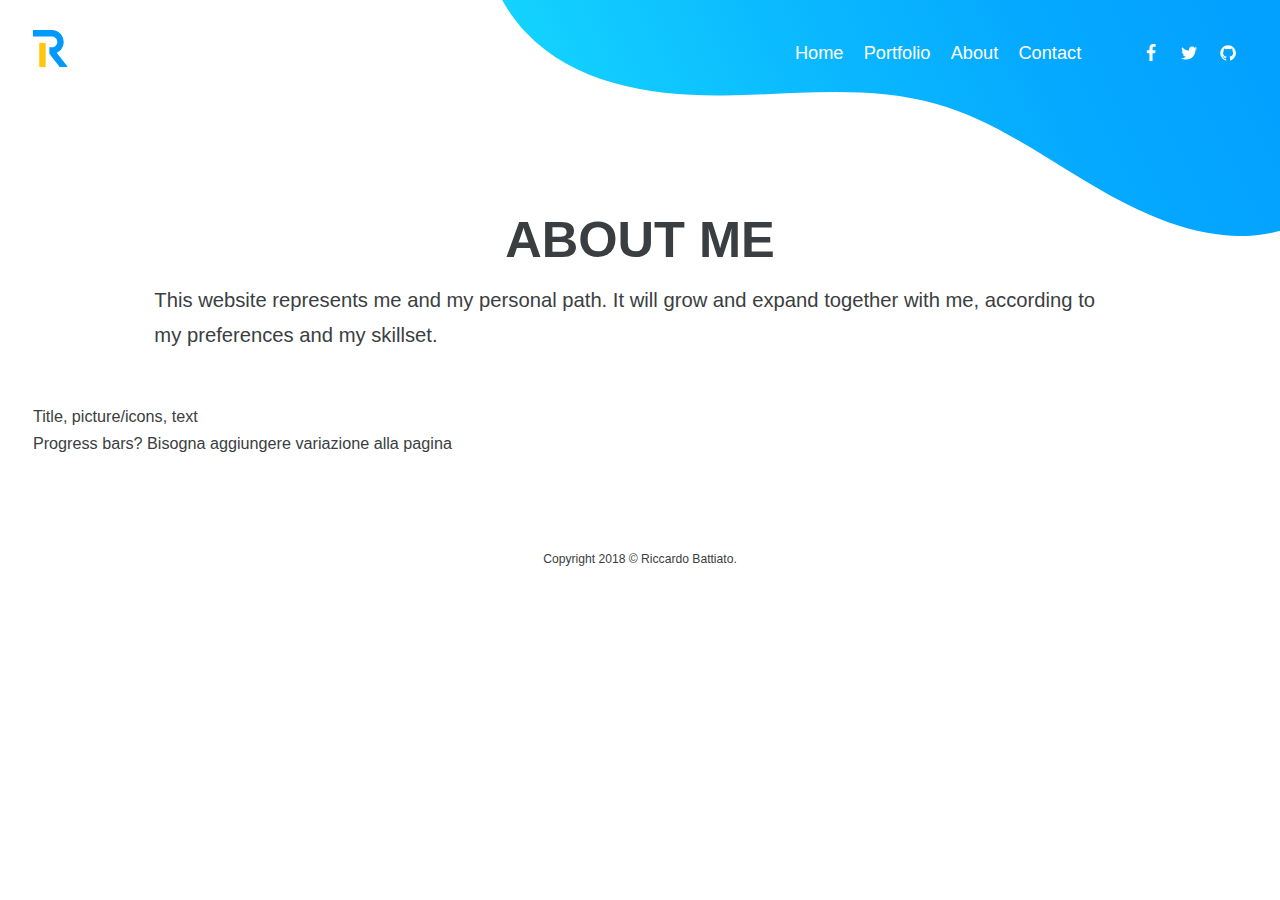
==== about.html @ d99381a6 "About page in progress" ====
<!DOCTYPE html>
<html>
<head>
    <meta charset="utf-8" />
    <meta http-equiv="X-UA-Compatible" content="IE=edge">
    <title>About Me | Riccardo Battiato</title>
    <meta name="viewport" content="width=device-width, initial-scale=1">
    <link rel="stylesheet" type="text/css" media="screen" href="css/style.css" />
    <link rel="stylesheet" href="//brick.freetls.fastly.net/Titillium:300,400,600,700">
    <link rel="shortcut icon" type="image/png" href="img/logo-small.png">
</head>
<body>
        <div class="shape-big">
            <img src="/img/shape-big.svg" class="shape">
        </div>
        <input type="checkbox" id="navigation" class="mobile__checkbox">
        <nav class="navigation">
            <div class="navigation__logo-box">
                <img src="/img/logo.svg" alt="logo" class="navigation__logo">
            </div>
            <div class="navigation__content">
                <ul class="navigation__list">
                    <li class="navigation__element">
                        <a href="/index.html" class="navigation__link">Home</a>
                    </li>
                    <li class="navigation__element">
                        <a href="/portfolio.html" class="navigation__link">Portfolio</a>
                    </li>
                    <li class="navigation__element">
                        <a href="/about.html" class="navigation__link">About</a>
                    </li>
                    <li class="navigation__element">
                        <a href="/contact.html" class="navigation__link">Contact</a>
                    </li>
                </ul>
                <div class="navigation__socials">
                    <a href="#" class="social-link">
                        <svg class="social-icon social-icon--facebook">
                            <use xlink:href="/img/sprite.svg#icon-facebook"></use>
                        </svg>
                    </a>
                    <a href="#" class="social-link">
                        <svg class="social-icon social-icon--twitter">
                            <use xlink:href="/img/sprite.svg#icon-twitter"></use>
                        </svg>
                    </a>
                    <a href="#" class="social-link">
                        <svg class="social-icon social-icon--github">
                            <use xlink:href="/img/sprite.svg#icon-github"></use>
                        </svg>
                    </a>
                </div>
            </div>
            <label for="navigation" class="mobile__label">
                <div class="navigation__hamburger">
                    <div class="navigation__hamburger-line"></div>
                </div>
            </label>
        </nav>
        <nav class="mobile">
            <div class="mobile__content">
                <label for="navigation" class="mobile__close-btn">
                    <div class="mobile__close-btn-line"></div>
                </label>
                <div class="mobile__logo-box">
                    <img src="/img/logo.svg" alt="" class="mobile__logo">
                </div>
                <ul class="mobile__list">
                    <li class="mobile__element">
                        <a href="/index.html" class="mobile__link">Home</a>
                    </li>
                    <li class="mobile__element">
                        <a href="/portfolio.html" class="mobile__link">Portfolio</a>
                    </li>
                    <li class="mobile__element">
                        <a href="/about.html" class="mobile__link">About</a>
                    </li>
                    <li class="mobile__element">
                        <a href="/contact.html" class="mobile__link">Contact</a>
                    </li>
                </ul>
                <div class="mobile__social-icons">
                    <a href="#">
                        <svg class="mobile-social-icon mobile-social-icon--facebook">
                            <use xlink:href="/img/sprite.svg#icon-facebook"></use>
                        </svg>
                    </a>
                    <a href="#">
                        <svg class="mobile-social-icon mobile-social-icon--twitter">
                            <use xlink:href="/img/sprite.svg#icon-twitter"></use>
                        </svg>
                    </a>
                    <a href="#">
                        <svg class="mobile-social-icon mobile-social-icon--github">
                            <use xlink:href="/img/sprite.svg#icon-github"></use>
                        </svg>
                    </a>
                </div>
            </div>
        </nav>
        <main class="u-margin-top-special u-padding-bottom-medium">
            <div class="title">
                <h1 class="heading-title">About me</h1>
            </div>
            <div class="container">
                <div class="about__heading">
                    <h5 class="heading-5">This website represents me and my personal path. It will grow and expand together with me,
                        according to my preferences
                        and my skillset.</h5>
                </div>
                <div class="about__grid u-margin-top-normal">
                    <div class="about__description">
                        Title, picture/icons, text
                    </div>
                    <div class="about__skills">
                        Progress bars? Bisogna aggiungere variazione alla pagina
                    </div>
                </div>
            </div>
        </main>
        <footer class="footer">
            <span class="footer__text">Copyright 2018 © Riccardo Battiato.</span>
        </footer>
</body>
</html>
---- css/style.css ----
/* Website under construction */
/* COLOR VARIABLES */
*,
*::before,
*::after {
  margin: 0;
  padding: 0;
  -webkit-box-sizing: inherit;
          box-sizing: inherit;
}

html {
  font-size: calc((0.0029411764705882 * 100vw) + 6.3529411764706px);
  /*

  font-size: calc((0.0029411764705882 * 100vw) + 6.3529411764706px);
        1920, 12
        1495, 10.75
        1070, 9.5
        645, 8.25
        220, 7
    */
  /* This curve has a medium of 9.5px and is an experimental attempt
    to make the root font size fluidly responsive instead of making
    it change with media queries at certain breakpoints. */
}

@media only screen and (max-width: 37.5em) {
  html {
    font-size: 50%;
  }
}

body {
  -webkit-box-sizing: border-box;
          box-sizing: border-box;
  font-size: 1.6rem;
  font-family: 'Titillium', sans-serif;
  line-height: 1.7;
  color: #3a3e41;
  overflow-x: hidden;
}

html,
body {
  height: 100%;
}

.heading-1 {
  font-size: calc((0.017857142857143 * 100vw) + 24.285714285714px);
  font-weight: 300;
  line-height: 1;
  letter-spacing: 1px;
  /* 2000, 60
    1650, 53.75
    1300, 47.5
    950, 41.25
    600, 35 */
  /* @include respond(phone) {
        font-size: 5rem;
    } */
}

@media only screen and (max-aspect-ratio: 70 / 71) and (min-width: 37.5em) {
  .heading-1--vw {
    font-size: 8vw;
  }
}

.heading-2 {
  font-size: calc((0.0071428571428571 * 100vw) + 15.714285714286px);
  font-weight: 300;
  line-height: 1;
  /* 2000, 30
    1650, 27.5
    1300, 25
    950, 22.5
    600, 20 */
  /* @include respond(phone) {
        font-size: 2.5rem;
    } */
}

@media only screen and (max-aspect-ratio: 70 / 71) and (min-width: 37.5em) {
  .heading-2--vw {
    font-size: 4vw;
  }
}

.heading-4 {
  font-size: 2.5rem;
  font-weight: 300;
}

.heading-5 {
  font-size: 2rem;
  font-weight: 300;
}

.heading-title {
  font-size: 5rem;
  text-transform: uppercase;
}

.heading-title-small {
  font-size: 2rem;
  font-weight: 600;
}

/* Layout */
.u-margin-top-special {
  margin-top: 12rem !important;
}

.u-margin-top-normal {
  margin-top: 5rem !important;
}

.u-padding-bottom-medium {
  padding-bottom: 5rem !important;
}

/* DECORATIVE SHAPES */
.shape-big {
  position: absolute;
  width: 80%;
  top: 0;
  right: 0;
  -webkit-transform: translate(20%, -70%);
          transform: translate(20%, -70%);
}

@media only screen and (max-aspect-ratio: 70 / 71) {
  .shape-big {
    -webkit-transform: translate(20%, -55%);
            transform: translate(20%, -55%);
  }
}

.shape-small {
  position: absolute;
  width: 30%;
  bottom: calc((0.05 * 100vh) - 50px);
  left: 0;
  -webkit-transform: translate(-10%, 50%);
          transform: translate(-10%, 50%);
}

@media only screen and (max-aspect-ratio: 70 / 71) {
  .shape-small {
    width: 50%;
    -webkit-transform: translate(-10%, 40%);
            transform: translate(-10%, 40%);
  }
}

.shape {
  width: 100%;
}

/* SOCIAL ICONS */
.social-icon {
  width: 1.8rem;
  height: 1.8rem;
  fill: #fff;
  position: relative;
  z-index: 10;
  -webkit-transition: fill .1s .3s;
  transition: fill .1s .3s;
}

/* SOCIAL LINKS */
.social-link {
  display: -webkit-box;
  display: -ms-flexbox;
  display: flex;
  -webkit-box-align: center;
      -ms-flex-align: center;
          align-items: center;
  text-decoration: none;
  position: relative;
}

.social-link::after {
  content: "";
  display: block;
  width: 3rem;
  height: 3rem;
  background-color: #fff;
  border-radius: 50%;
  position: absolute;
  top: 50%;
  left: 50%;
  -webkit-transform: translate(-50%, -50%) scale(0);
          transform: translate(-50%, -50%) scale(0);
  -webkit-transition: -webkit-transform 0.5s cubic-bezier(0.68, -0.55, 0.265, 1.55);
  transition: -webkit-transform 0.5s cubic-bezier(0.68, -0.55, 0.265, 1.55);
  transition: transform 0.5s cubic-bezier(0.68, -0.55, 0.265, 1.55);
  transition: transform 0.5s cubic-bezier(0.68, -0.55, 0.265, 1.55), -webkit-transform 0.5s cubic-bezier(0.68, -0.55, 0.265, 1.55);
}

.social-link:hover::after {
  -webkit-transform: translate(-50%, -50%) scale(1);
          transform: translate(-50%, -50%) scale(1);
}

.social-link:hover .social-icon--facebook {
  fill: #3B5998;
}

.social-link:hover .social-icon--twitter {
  fill: #1DA1F2;
}

.social-link:hover .social-icon--github {
  fill: #333;
}

/* MOBILE SOCIAL ICONS */
.mobile-social-icon {
  width: 4rem;
  height: 4rem;
}

.mobile-social-icon--facebook {
  fill: #3B5998;
}

.mobile-social-icon--twitter {
  fill: #1DA1F2;
}

.mobile-social-icon--github {
  fill: #333;
}

@media only screen and (max-aspect-ratio: 70 / 71) and (min-height: 37.5em) {
  .mobile-social-icon {
    width: 8vw;
    height: 8vw;
  }
}

/* PAGE TITLE */
.title {
  text-align: center;
}

/* CONTAINER */
.container {
  max-width: 120rem;
  width: 100%;
  margin: 0 auto;
}

.btn,
.btn:link,
.btn:visited {
  display: inline-block;
  text-decoration: none;
  text-transform: uppercase;
  padding: .6rem 3.5rem;
  border-radius: 3px;
  -webkit-transition: color .3s, background-color .3s;
  transition: color .3s, background-color .3s;
}

@media only screen and (max-aspect-ratio: 70 / 71) and (min-width: 37.5em) {
  .btn--vw,
  .btn--vw:link,
  .btn--vw:visited {
    padding: 1vw 5vw;
    border-radius: .6vw;
    font-size: 2vw;
  }
}

.btn--primary,
.btn--primary:link,
.btn--primary:visited {
  background-color: #009AFF;
  color: #fff;
  border: 1px solid #009AFF;
}

.btn--primary:hover,
.btn--primary:link:hover,
.btn--primary:visited:hover {
  background-color: #fff;
  color: #009AFF;
}

.btn--normal,
.btn--normal:link,
.btn--normal:visited {
  color: #3a3e41;
  border: 1px solid #3a3e41;
}

.btn--normal:hover,
.btn--normal:link:hover,
.btn--normal:visited:hover {
  background-color: #3a3e41;
  color: #fff;
}

.header {
  height: 100vh;
  position: relative;
  overflow: hidden;
}

.header__grid {
  position: absolute;
  top: 50%;
  left: 50%;
  -webkit-transform: translate(-50%, -50%);
          transform: translate(-50%, -50%);
  z-index: 1;
  width: 80%;
  height: 80%;
  display: -ms-grid;
  display: grid;
  -ms-grid-columns: (1fr)[2];
      grid-template-columns: repeat(2, 1fr);
  justify-items: center;
  -webkit-box-align: center;
      -ms-flex-align: center;
          align-items: center;
}

@media only screen and (max-aspect-ratio: 70 / 71) {
  .header__grid {
    -ms-grid-columns: 1fr;
        grid-template-columns: 1fr;
    -ms-grid-rows: (1fr)[2];
        grid-template-rows: repeat(2, 1fr);
  }
}

@media only screen and (max-width: 75em) {
  .header__grid {
    width: 90%;
  }
}

.header__illustration {
  -webkit-box-ordinal-group: 2;
      -ms-flex-order: 1;
          order: 1;
  max-width: 100%;
  max-height: 100%;
}

.header__content {
  min-width: 30rem;
  width: 100%;
  max-width: 60vw;
}

.header__subheading {
  margin-top: 2rem;
  /* max-width: 80%; */
}

.header__buttons {
  margin-top: 3rem;
}

.header__buttons *:first-child {
  margin-right: 2rem;
}

.navigation {
  max-width: 120rem;
  width: 100%;
  margin: 0 auto;
  padding-top: 3rem;
  position: relative;
  z-index: 1;
  display: -webkit-box;
  display: -ms-flexbox;
  display: flex;
  -webkit-box-pack: justify;
      -ms-flex-pack: justify;
          justify-content: space-between;
  -webkit-box-align: center;
      -ms-flex-align: center;
          align-items: center;
}

@media only screen and (max-width: 75em) {
  .navigation {
    padding: 2rem 3rem 0 3rem;
  }
}

.navigation__logo-box {
  width: 3.5rem;
}

.navigation__logo {
  width: 100%;
  -webkit-transition: -webkit-filter .3s, -webkit-transform .3s;
  transition: -webkit-filter .3s, -webkit-transform .3s;
  transition: filter .3s, transform .3s;
  transition: filter .3s, transform .3s, -webkit-filter .3s, -webkit-transform .3s;
  cursor: pointer;
}

.navigation__logo:hover {
  -webkit-filter: drop-shadow(5px 5px 5px rgba(0, 0, 0, 0.2));
          filter: drop-shadow(5px 5px 5px rgba(0, 0, 0, 0.2));
  -webkit-transform: scale(1.05) translateY(-3px);
          transform: scale(1.05) translateY(-3px);
}

.navigation__logo:active {
  -webkit-filter: drop-shadow(5px 5px 5px rgba(0, 0, 0, 0.1));
          filter: drop-shadow(5px 5px 5px rgba(0, 0, 0, 0.1));
  -webkit-transform: scale(1.02) translateY(-1px);
          transform: scale(1.02) translateY(-1px);
}

.navigation__content {
  display: -webkit-box;
  display: -ms-flexbox;
  display: flex;
  -webkit-box-align: center;
      -ms-flex-align: center;
          align-items: center;
}

@media only screen and (max-width: 56.25em) {
  .navigation__content {
    display: none;
  }
}

.navigation__list {
  list-style: none;
  display: -webkit-box;
  display: -ms-flexbox;
  display: flex;
}

.navigation__element {
  position: relative;
}

.navigation__element::after {
  content: "";
  display: block;
  width: 100%;
  height: 2px;
  border-radius: 12px;
  background-color: #fff;
  position: absolute;
  bottom: 0;
  left: 50%;
  -webkit-transform: translateX(-50%) scale(0);
          transform: translateX(-50%) scale(0);
  -webkit-transition: -webkit-transform .3s;
  transition: -webkit-transform .3s;
  transition: transform .3s;
  transition: transform .3s, -webkit-transform .3s;
}

.navigation__element:hover::after {
  -webkit-transform: translateX(-50%) scale(1);
          transform: translateX(-50%) scale(1);
}

.navigation__element:not(:last-child) {
  margin: 0 1rem;
}

.navigation__element:last-child {
  margin-left: 1rem;
}

.navigation__link, .navigation__link:link, .navigation__link:visited {
  text-decoration: none;
  color: #fff;
  font-size: 1.8rem;
}

.navigation__socials {
  margin-left: 5rem;
  display: -webkit-box;
  display: -ms-flexbox;
  display: flex;
  -webkit-box-align: center;
      -ms-flex-align: center;
          align-items: center;
}

.navigation__socials .social-icon {
  margin: 0 1rem;
}

.navigation__hamburger {
  cursor: pointer;
  display: none;
}

@media only screen and (max-width: 56.25em) {
  .navigation__hamburger {
    display: block;
  }
}

.navigation__hamburger-line {
  width: 20px;
  height: 2px;
  border-radius: 10px;
  background-color: #fff;
  position: relative;
}

.navigation__hamburger-line::before, .navigation__hamburger-line::after {
  content: "";
  display: block;
  width: 100%;
  height: 100%;
  background-color: inherit;
  border-radius: inherit;
  position: absolute;
}

.navigation__hamburger-line::before {
  bottom: 6px;
}

.navigation__hamburger-line::after {
  top: 6px;
}

/* MOBILE MENU */
@media only screen and (min-width: 56.25em) {
  .mobile,
  .mobile__label {
    display: none;
  }
}

.mobile {
  position: fixed;
  top: 0;
  left: 0;
  z-index: 1000;
  width: 100vw;
  height: 100vh;
  background-color: #fff;
  visibility: hidden;
  opacity: 0;
  -webkit-transform: translateX(100vw);
          transform: translateX(100vw);
  -webkit-transition: opacity 0s .7s, visibility 0s .7s, -webkit-transform .5s .2s ease-out;
  transition: opacity 0s .7s, visibility 0s .7s, -webkit-transform .5s .2s ease-out;
  transition: transform .5s .2s ease-out, opacity 0s .7s, visibility 0s .7s;
  transition: transform .5s .2s ease-out, opacity 0s .7s, visibility 0s .7s, -webkit-transform .5s .2s ease-out;
}

.mobile__checkbox {
  visibility: hidden;
  opacity: 0;
  position: absolute;
}

.mobile__close-btn {
  display: block;
  position: absolute;
  right: 8.5%;
  top: 7%;
  cursor: pointer;
}

.mobile__close-btn-line {
  width: 15px;
  height: 1px;
  background-color: #3a3e41;
  -webkit-transform: rotate(45deg);
          transform: rotate(45deg);
}

.mobile__close-btn-line::after {
  content: "";
  display: block;
  width: 100%;
  height: 100%;
  background-color: inherit;
  -webkit-transform: rotate(90deg);
          transform: rotate(90deg);
}

.mobile__content {
  display: -webkit-box;
  display: -ms-flexbox;
  display: flex;
  height: 100%;
  -webkit-box-orient: vertical;
  -webkit-box-direction: normal;
      -ms-flex-direction: column;
          flex-direction: column;
  -webkit-box-pack: justify;
      -ms-flex-pack: justify;
          justify-content: space-between;
  -webkit-box-align: center;
      -ms-flex-align: center;
          align-items: center;
  opacity: 0;
  -webkit-transition: opacity .2s;
  transition: opacity .2s;
}

.mobile__logo-box {
  width: 5rem;
  margin-top: 4rem;
}

@media only screen and (max-aspect-ratio: 70 / 71) and (min-height: 37.5em) {
  .mobile__logo-box {
    width: 10vw;
    margin-top: 15vw;
  }
}

.mobile__logo {
  width: 100%;
}

.mobile__list {
  list-style: none;
  text-align: center;
}

@media only screen and (max-height: 26.25em) and (min-aspect-ratio: 71 / 70) {
  .mobile__list {
    display: -webkit-box;
    display: -ms-flexbox;
    display: flex;
    -webkit-box-pack: center;
        -ms-flex-pack: center;
            justify-content: center;
    -webkit-box-align: center;
        -ms-flex-align: center;
            align-items: center;
  }
  .mobile__list .mobile__element {
    margin: 0 2rem;
  }
}

.mobile__element {
  margin: 2rem 0;
}

.mobile__link, .mobile__link:link, .mobile__link:visited {
  text-decoration: none;
  color: #009AFF;
  text-transform: uppercase;
  font-size: 3rem;
}

@media only screen and (max-aspect-ratio: 70 / 71) and (min-height: 37.5em) {
  .mobile__link, .mobile__link:link, .mobile__link:visited {
    font-size: 8vw;
  }
}

.mobile__social-icons {
  margin-bottom: 4rem;
  display: -webkit-box;
  display: -ms-flexbox;
  display: flex;
  -webkit-box-align: center;
      -ms-flex-align: center;
          align-items: center;
}

.mobile__social-icons > *:not(:first-child),
.mobile__social-icons > *:not(:last-child) {
  margin: 0 1.5rem;
}

.mobile__checkbox:checked ~ .mobile {
  visibility: visible;
  opacity: 1;
  -webkit-transform: translateX(0);
          transform: translateX(0);
  -webkit-transition: -webkit-transform .5s ease-in;
  transition: -webkit-transform .5s ease-in;
  transition: transform .5s ease-in;
  transition: transform .5s ease-in, -webkit-transform .5s ease-in;
}

.mobile__checkbox:checked ~ .mobile .mobile__content {
  opacity: 1;
  -webkit-transition: opacity .3s .5s;
  transition: opacity .3s .5s;
}

.portfolio {
  max-width: 120rem;
  margin: 0 auto;
  display: -ms-grid;
  display: grid;
  -ms-grid-columns: (35rem)[auto-fit];
      grid-template-columns: repeat(auto-fit, 35rem);
  grid-column-gap: 3rem;
  grid-row-gap: 6rem;
  -webkit-box-pack: center;
      -ms-flex-pack: center;
          justify-content: center;
  justify-items: center;
}

.portfolio__entry:hover .portfolio__image::after,
.portfolio__entry:hover .portfolio__icon {
  visibility: visible;
  opacity: 1;
}

.portfolio__image {
  position: relative;
  width: 100%;
  height: 17.37rem;
  background-size: cover;
  background-repeat: no-repeat;
  border-radius: 5px;
  display: -webkit-box;
  display: -ms-flexbox;
  display: flex;
  -webkit-box-pack: center;
      -ms-flex-pack: center;
          justify-content: center;
  -webkit-box-align: center;
      -ms-flex-align: center;
          align-items: center;
}

.portfolio__image--square {
  background-image: url(/img/square.png);
}

.portfolio__image--olios {
  background-image: url(/img/olios.png);
}

.portfolio__image--mars {
  background-image: url(/img/mars.png);
}

.portfolio__image--gratia {
  background-image: url(/img/gratia.png);
}

.portfolio__image--westa {
  background-image: url(/img/westa.jpg);
}

.portfolio__image::after {
  content: "";
  display: block;
  width: 100%;
  height: 100%;
  background-color: rgba(0, 0, 0, 0.7);
  border-radius: inherit;
  position: absolute;
  top: 0;
  left: 0;
  opacity: 0;
  visibility: hidden;
  -webkit-transition: opacity .3s, visibility .3s;
  transition: opacity .3s, visibility .3s;
}

.portfolio__icon {
  width: 2.5rem;
  height: 2.5rem;
  fill: rgba(255, 255, 255, 0.9);
  position: relative;
  z-index: 1;
  opacity: 0;
  visibility: hidden;
  -webkit-transition: opacity .3s, visibility .3s;
  transition: opacity .3s, visibility .3s;
}

.portfolio__link, .portfolio__link:link, .portfolio__link:visited {
  text-decoration: none;
  color: inherit;
}

.portfolio__title {
  margin-top: 1rem;
  text-align: center;
}

.portfolio__description {
  font-weight: 300;
}

.footer {
  padding: 4rem;
  font-size: 1.2rem;
  text-align: center;
}

.page-portfolio__portfolio {
  margin: 5rem 0;
}

.about__heading {
  padding: 0 10%;
}
/*# sourceMappingURL=style.css.map */
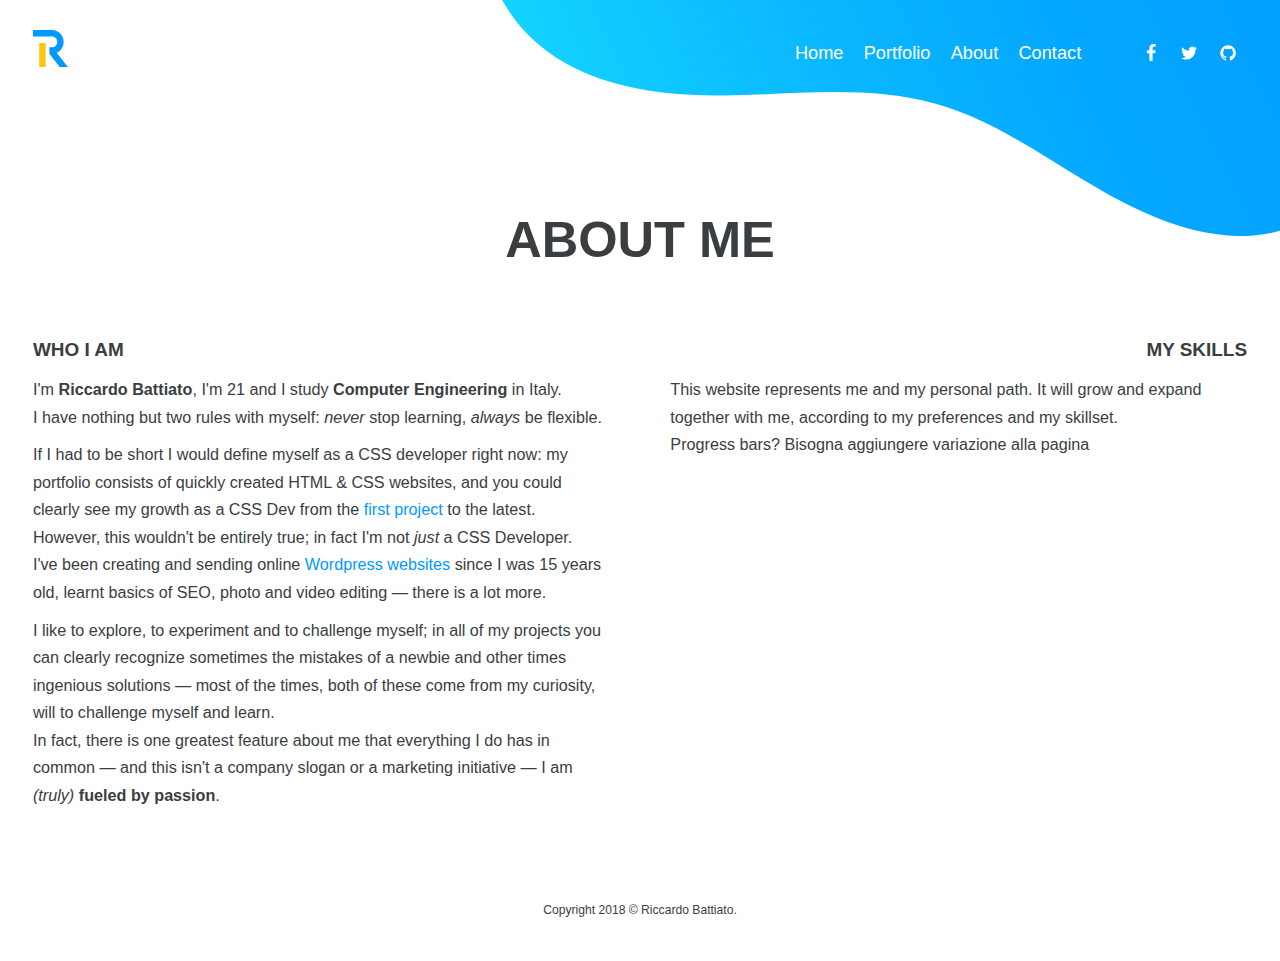
==== commit 2a2276d5: "Fixed shapes mobile behaviour and about in progress" ====
--- a/about.html
+++ b/about.html
@@ -10,9 +10,11 @@
     <link rel="shortcut icon" type="image/png" href="img/logo-small.png">
 </head>
 <body>
+    <div class="shape-container">
         <div class="shape-big">
             <img src="/img/shape-big.svg" class="shape">
         </div>
+    </div>
         <input type="checkbox" id="navigation" class="mobile__checkbox">
         <nav class="navigation">
             <div class="navigation__logo-box">
@@ -103,16 +105,35 @@
                 <h1 class="heading-title">About me</h1>
             </div>
             <div class="container">
-                <div class="about__heading">
-                    <h5 class="heading-5">This website represents me and my personal path. It will grow and expand together with me,
-                        according to my preferences
-                        and my skillset.</h5>
-                </div>
                 <div class="about__grid u-margin-top-normal">
                     <div class="about__description">
-                        Title, picture/icons, text
+                        <h3 class="about__title">Who I am</h3>
+                        <p class="about__about-paragraph">
+                            I'm <span class="u-text-600">Riccardo Battiato</span>, I'm 21 and I study <span class="u-text-600">Computer Engineering</span> in Italy.
+                            <br>
+                            I have nothing but two rules with myself: <span class="u-text-em">never</span> stop learning, <span class="u-text-em">always</span> be flexible.
+                        </p>
+                        <p class="about__about-paragraph">
+                            If I had to be short I would define myself as a CSS developer right now: my portfolio consists of quickly created HTML
+                            & CSS websites, and you could clearly see my growth as a CSS Dev from the <a class="link" href="https://silly-sinoussi-3b6619.netlify.com/">first
+                            project</a> to the latest.
+                            <br>
+                            However, this wouldn't be entirely true; in fact I'm not <span class="u-text-em">just</span> a CSS Developer.
+                            <br>
+                            I've been creating and sending online <a href="https://sicilyhorseriding.com/" class="link">Wordpress websites</a> since I was 15 years old, learnt basics of SEO, photo and video editing — there is a lot more.
+                        </p>
+                        <p class="about__about-paragraph">
+                            I like to explore, to experiment and to challenge myself; in all of my projects you can clearly recognize sometimes the mistakes of a newbie and other times ingenious solutions — most of the times, both of these come from my curiosity, will to challenge myself and learn.
+                            <br>
+                            In fact, there is one greatest feature about me that everything I do has in common — and this isn't a company slogan or a marketing initiative — I am <span class="u-text-em">(truly)</span> <span class="u-text-600">fueled by passion</span>.
+                        </p>
                     </div>
                     <div class="about__skills">
+                        <h3 class="about__title about__title--right">My skills</h3>
+                        <p class="about__summary">This website represents me and my personal path. It will grow and expand together with me,
+                            according to my preferences
+                            and my skillset.
+                        </p>
                         Progress bars? Bisogna aggiungere variazione alla pagina
                     </div>
                 </div>
--- a/css/style.css
+++ b/css/style.css
@@ -39,6 +39,7 @@
   line-height: 1.7;
   color: #3a3e41;
   overflow-x: hidden;
+  position: relative;
 }
 
 html,
@@ -120,7 +121,23 @@
   padding-bottom: 5rem !important;
 }
 
+/* Text */
+.u-text-600 {
+  font-weight: 600 !important;
+}
+
+.u-text-em {
+  font-style: italic !important;
+}
+
 /* DECORATIVE SHAPES */
+.shape-container {
+  width: 100%;
+  height: 100%;
+  position: absolute;
+  overflow-x: hidden;
+}
+
 .shape-big {
   position: absolute;
   width: 80%;
@@ -251,6 +268,14 @@
   max-width: 120rem;
   width: 100%;
   margin: 0 auto;
+}
+
+/* GENERAL LINK */
+.link,
+.link:link,
+.link:visited {
+  text-decoration: none;
+  color: #009AFF;
 }
 
 .btn,
@@ -815,4 +840,32 @@
 .about__heading {
   padding: 0 10%;
 }
+
+.about__grid {
+  display: -ms-grid;
+  display: grid;
+  -ms-grid-columns: (minmax(40rem, 1fr))[auto-fit];
+      grid-template-columns: repeat(auto-fit, minmax(40rem, 1fr));
+  grid-column-gap: 5%;
+  grid-row-gap: 5rem;
+}
+
+@media only screen and (max-width: 75em) {
+  .about__grid > * {
+    padding: 0 2rem;
+  }
+}
+
+.about__about-paragraph:not(:last-child) {
+  margin-bottom: 1rem;
+}
+
+.about__title {
+  text-transform: uppercase;
+  margin-bottom: 1rem;
+}
+
+.about__title--right {
+  text-align: right;
+}
 /*# sourceMappingURL=style.css.map */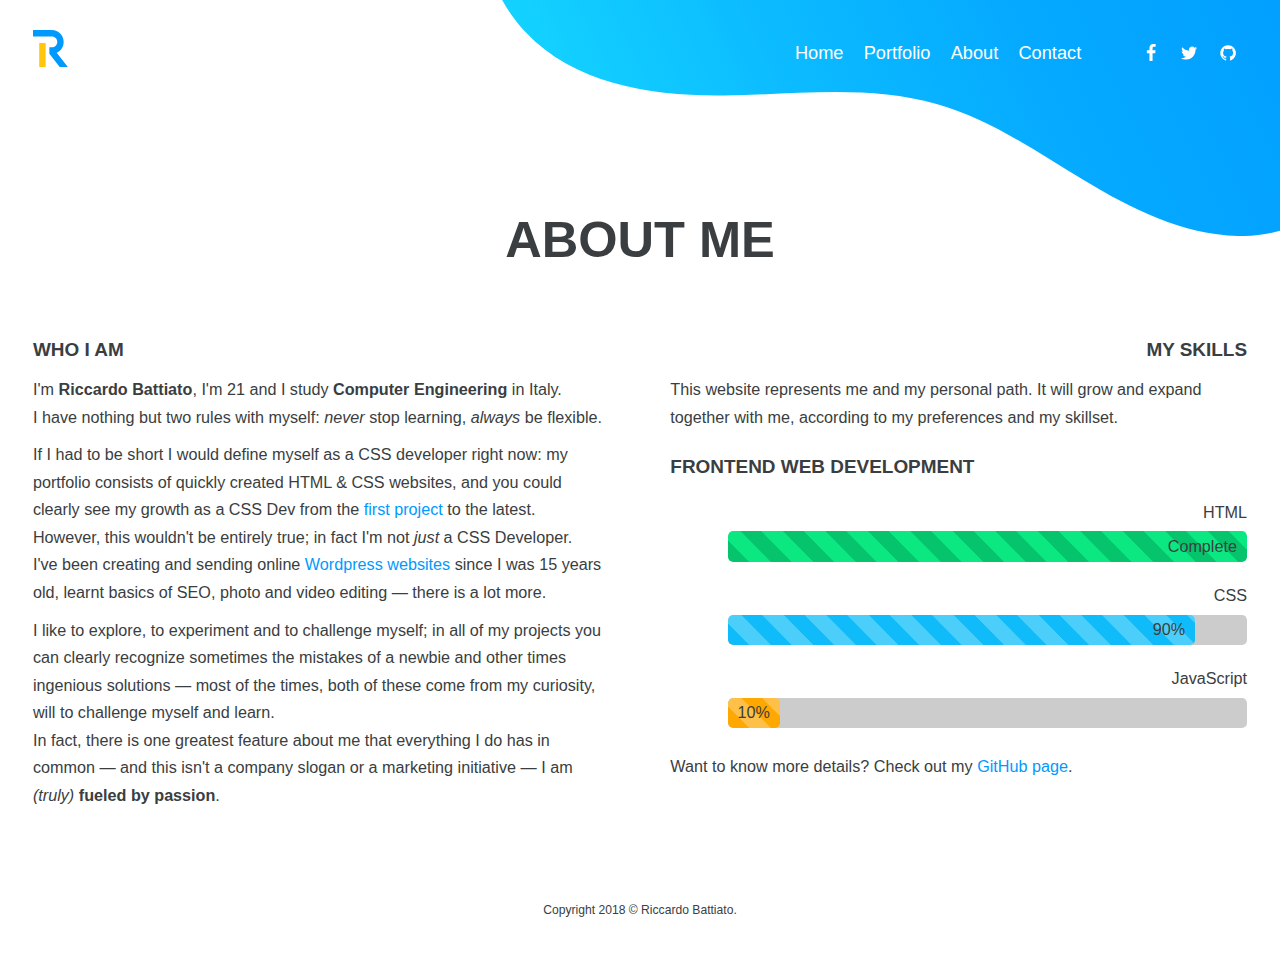
==== commit 372fb497: "About page completed" ====
--- a/about.html
+++ b/about.html
@@ -134,7 +134,44 @@
                             according to my preferences
                             and my skillset.
                         </p>
-                        Progress bars? Bisogna aggiungere variazione alla pagina
+                        <div class="skills u-margin-top-small">
+                            <div class="skills__title">
+                                <h3 class="heading-3">Frontend Web Development</h3>
+                            </div>
+                            <div class="skills__skill-box">
+                                <div class="skills__skill-name">
+                                    <span>HTML</span>
+                                </div>
+                                <div class="skills__skill-bar">
+                                    <div class="skills__skill-bar-value-box skills__skill-bar-value-box--full">
+                                        <span class="skills__skill-value">Complete</span>
+                                    </div>
+                                </div>
+                            </div>
+                            <div class="skills__skill-box">
+                                <div class="skills__skill-name">
+                                    <span>CSS</span>
+                                </div>
+                                <div class="skills__skill-bar">
+                                    <div class="skills__skill-bar-value-box skills__skill-bar-value-box--90">
+                                        <span class="skills__skill-value">90%</span>
+                                    </div>
+                                </div>
+                            </div>
+                            <div class="skills__skill-box">
+                                <div class="skills__skill-name">
+                                    <span>JavaScript</span>
+                                </div>
+                                <div class="skills__skill-bar">
+                                    <div class="skills__skill-bar-value-box skills__skill-bar-value-box--10">
+                                        <span class="skills__skill-value">10%</span>
+                                    </div>
+                                </div>
+                            </div>
+                        </div>
+                        <div class="about__skills-bottom">
+                            <span>Want to know more details? Check out my <a href="https://github.com/rain-light/" class="link">GitHub page</a>.</span>
+                        </div>
                     </div>
                 </div>
             </div>
--- a/css/style.css
+++ b/css/style.css
@@ -1,5 +1,12 @@
 /* Website under construction */
 /* COLOR VARIABLES */
+/* 
+Roadmap colors
+#91DF50
+
+#58AD11
+
+#036FE0 */
 *,
 *::before,
 *::after {
@@ -88,6 +95,11 @@
   }
 }
 
+.heading-3 {
+  text-transform: uppercase;
+  font-weight: 600;
+}
+
 .heading-4 {
   font-size: 2.5rem;
   font-weight: 300;
@@ -117,6 +129,10 @@
   margin-top: 5rem !important;
 }
 
+.u-margin-top-small {
+  margin-top: 2rem !important;
+}
+
 .u-padding-bottom-medium {
   padding-bottom: 5rem !important;
 }
@@ -128,6 +144,24 @@
 
 .u-text-em {
   font-style: italic !important;
+}
+
+/* PROGRESS BAR ANIMATION */
+@-webkit-keyframes progress-bar {
+  0% {
+    background-position: 0;
+  }
+  100% {
+    background-position: 4.2rem;
+  }
+}
+@keyframes progress-bar {
+  0% {
+    background-position: 0;
+  }
+  100% {
+    background-position: 4.2rem;
+  }
 }
 
 /* DECORATIVE SHAPES */
@@ -327,6 +361,90 @@
 .btn--normal:visited:hover {
   background-color: #3a3e41;
   color: #fff;
+}
+
+.skills__title {
+  margin-bottom: 1.5rem;
+}
+
+.skills__skill-box:not(:last-child) {
+  margin-bottom: 2rem;
+}
+
+.skills__skill-name {
+  text-align: right;
+  margin-bottom: .5rem;
+  /* span {
+            font-weight: 600;
+        } */
+}
+
+.skills__skill-bar {
+  background-color: #ccc;
+  width: 90%;
+  height: 3rem;
+  margin-left: auto;
+  border-radius: .5rem;
+}
+
+.skills__skill-bar-value-box {
+  position: relative;
+  height: 100%;
+  border-radius: inherit;
+  overflow: hidden;
+}
+
+.skills__skill-bar-value-box::after {
+  content: "";
+  display: block;
+  width: 100%;
+  height: 100%;
+  position: absolute;
+  border-radius: .5rem 0 0 .5rem;
+  top: 0;
+  right: 0;
+  background-size: 4.2rem;
+}
+
+.skills__skill-bar-value-box--full {
+  width: 100%;
+}
+
+.skills__skill-bar-value-box--full::after {
+  border-radius: inherit;
+  background-image: repeating-linear-gradient(45deg, #05C46B 0rem, #05C46B 1.5rem, #0BE881 1.5rem, #0BE881 3rem);
+  -webkit-animation: progress-bar 5s linear infinite;
+          animation: progress-bar 5s linear infinite;
+}
+
+.skills__skill-bar-value-box--90 {
+  width: 90%;
+}
+
+.skills__skill-bar-value-box--90::after {
+  background-image: repeating-linear-gradient(45deg, #0FBCF9 0rem, #0FBCF9 1.5rem, #4BCFFA 1.5rem, #4BCFFA 3rem);
+  -webkit-animation: progress-bar 1.8s linear infinite;
+          animation: progress-bar 1.8s linear infinite;
+}
+
+.skills__skill-bar-value-box--10 {
+  width: 10%;
+}
+
+.skills__skill-bar-value-box--10::after {
+  background-image: repeating-linear-gradient(45deg, #FFA801 0rem, #FFA801 1.5rem, #FFC048 1.5rem, #FFC048 3rem);
+  -webkit-animation: progress-bar .8s linear infinite;
+          animation: progress-bar .8s linear infinite;
+}
+
+.skills__skill-value {
+  display: block;
+  position: absolute;
+  z-index: 1;
+  top: 50%;
+  right: 1rem;
+  -webkit-transform: translateY(-50%);
+          transform: translateY(-50%);
 }
 
 .header {
@@ -868,4 +986,8 @@
 .about__title--right {
   text-align: right;
 }
+
+.about__skills-bottom {
+  margin-top: 2.5rem;
+}
 /*# sourceMappingURL=style.css.map */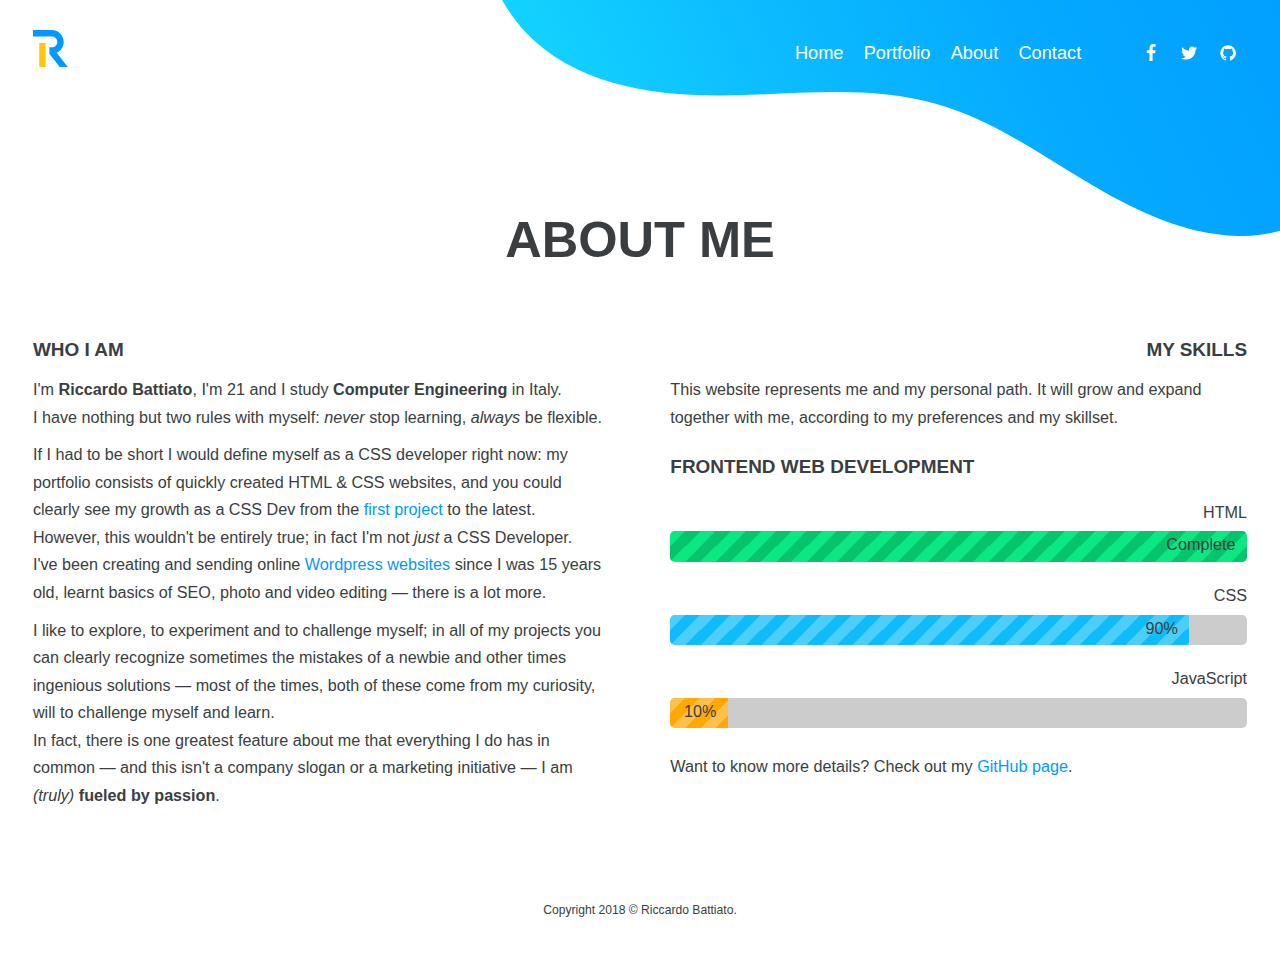
==== commit feaa4e02: "Progress bar now fixed and better" ====
--- a/about.html
+++ b/about.html
@@ -143,9 +143,7 @@
                                     <span>HTML</span>
                                 </div>
                                 <div class="skills__skill-bar">
-                                    <div class="skills__skill-bar-value-box skills__skill-bar-value-box--full">
-                                        <span class="skills__skill-value">Complete</span>
-                                    </div>
+                                    <span class="skills__skill-bar-content skills__skill-bar-content--100">Complete</span>
                                 </div>
                             </div>
                             <div class="skills__skill-box">
@@ -153,9 +151,7 @@
                                     <span>CSS</span>
                                 </div>
                                 <div class="skills__skill-bar">
-                                    <div class="skills__skill-bar-value-box skills__skill-bar-value-box--90">
-                                        <span class="skills__skill-value">90%</span>
-                                    </div>
+                                    <span class="skills__skill-bar-content skills__skill-bar-content--90">90%</span>
                                 </div>
                             </div>
                             <div class="skills__skill-box">
@@ -163,9 +159,7 @@
                                     <span>JavaScript</span>
                                 </div>
                                 <div class="skills__skill-bar">
-                                    <div class="skills__skill-bar-value-box skills__skill-bar-value-box--10">
-                                        <span class="skills__skill-value">10%</span>
-                                    </div>
+                                    <span class="skills__skill-bar-content skills__skill-bar-content--10">10%</span>
                                 </div>
                             </div>
                         </div>
--- a/css/style.css
+++ b/css/style.css
@@ -52,6 +52,10 @@
 html,
 body {
   height: 100%;
+}
+
+main {
+  position: relative;
 }
 
 .heading-1 {
@@ -152,7 +156,7 @@
     background-position: 0;
   }
   100% {
-    background-position: 4.2rem;
+    background-position: 3rem;
   }
 }
 @keyframes progress-bar {
@@ -160,7 +164,7 @@
     background-position: 0;
   }
   100% {
-    background-position: 4.2rem;
+    background-position: 3rem;
   }
 }
 
@@ -169,7 +173,7 @@
   width: 100%;
   height: 100%;
   position: absolute;
-  overflow-x: hidden;
+  overflow: hidden;
 }
 
 .shape-big {
@@ -312,6 +316,35 @@
   color: #009AFF;
 }
 
+/* FORM STYLING */
+.contact__form {
+  max-width: 80rem;
+  width: 80%;
+  margin: 0 auto;
+}
+
+.contact__input, .contact__textarea {
+  font-family: inherit;
+  font-size: inherit;
+  color: inherit;
+  border: 1px solid #3a3e41;
+  outline: none;
+  -webkit-box-shadow: none;
+          box-shadow: none;
+  width: 100%;
+  padding: 2rem;
+  margin-bottom: 2rem;
+}
+
+.contact__input {
+  height: 3rem;
+}
+
+.contact__textarea {
+  resize: none;
+  min-height: 16rem;
+}
+
 .btn,
 .btn:link,
 .btn:visited {
@@ -374,77 +407,53 @@
 .skills__skill-name {
   text-align: right;
   margin-bottom: .5rem;
-  /* span {
-            font-weight: 600;
-        } */
 }
 
 .skills__skill-bar {
   background-color: #ccc;
-  width: 90%;
+  width: 100%;
+  max-width: 80rem;
   height: 3rem;
   margin-left: auto;
   border-radius: .5rem;
 }
 
-.skills__skill-bar-value-box {
-  position: relative;
+.skills__skill-bar-content {
+  display: block;
+  text-align: right;
+  padding-right: 2%;
   height: 100%;
+  background-size: 3rem 100%;
+}
+
+.skills__skill-bar-content--100 {
+  width: 100%;
   border-radius: inherit;
-  overflow: hidden;
-}
-
-.skills__skill-bar-value-box::after {
-  content: "";
-  display: block;
-  width: 100%;
-  height: 100%;
-  position: absolute;
+  background-color: #05C46B;
+  background-image: linear-gradient(135deg, #0BE881 0%, #0BE881 25%, transparent 25%, transparent 50%, #0BE881 50%, #0BE881 75%, transparent 75%, transparent 100%);
+  -webkit-animation: progress-bar 2s linear infinite;
+          animation: progress-bar 2s linear infinite;
+}
+
+.skills__skill-bar-content--90 {
+  width: 90%;
+  background-color: #0FBCF9;
+  background-image: linear-gradient(135deg, #4BCFFA 0%, #4BCFFA 25%, transparent 25%, transparent 50%, #4BCFFA 50%, #4BCFFA 75%, transparent 75%, transparent 100%);
+  -webkit-animation: progress-bar 1s linear infinite;
+          animation: progress-bar 1s linear infinite;
+}
+
+.skills__skill-bar-content--10 {
+  width: 10%;
+  min-width: 5rem;
+  background-color: #FFA801;
+  background-image: linear-gradient(135deg, #FFC048 0%, #FFC048 25%, transparent 25%, transparent 50%, #FFC048 50%, #FFC048 75%, transparent 75%, transparent 100%);
+  -webkit-animation: progress-bar .7s linear infinite;
+          animation: progress-bar .7s linear infinite;
+}
+
+.skills__skill-bar-content--90, .skills__skill-bar-content--10 {
   border-radius: .5rem 0 0 .5rem;
-  top: 0;
-  right: 0;
-  background-size: 4.2rem;
-}
-
-.skills__skill-bar-value-box--full {
-  width: 100%;
-}
-
-.skills__skill-bar-value-box--full::after {
-  border-radius: inherit;
-  background-image: repeating-linear-gradient(45deg, #05C46B 0rem, #05C46B 1.5rem, #0BE881 1.5rem, #0BE881 3rem);
-  -webkit-animation: progress-bar 5s linear infinite;
-          animation: progress-bar 5s linear infinite;
-}
-
-.skills__skill-bar-value-box--90 {
-  width: 90%;
-}
-
-.skills__skill-bar-value-box--90::after {
-  background-image: repeating-linear-gradient(45deg, #0FBCF9 0rem, #0FBCF9 1.5rem, #4BCFFA 1.5rem, #4BCFFA 3rem);
-  -webkit-animation: progress-bar 1.8s linear infinite;
-          animation: progress-bar 1.8s linear infinite;
-}
-
-.skills__skill-bar-value-box--10 {
-  width: 10%;
-}
-
-.skills__skill-bar-value-box--10::after {
-  background-image: repeating-linear-gradient(45deg, #FFA801 0rem, #FFA801 1.5rem, #FFC048 1.5rem, #FFC048 3rem);
-  -webkit-animation: progress-bar .8s linear infinite;
-          animation: progress-bar .8s linear infinite;
-}
-
-.skills__skill-value {
-  display: block;
-  position: absolute;
-  z-index: 1;
-  top: 50%;
-  right: 1rem;
-  -webkit-transform: translateY(-50%);
-          transform: translateY(-50%);
 }
 
 .header {
@@ -962,10 +971,17 @@
 .about__grid {
   display: -ms-grid;
   display: grid;
-  -ms-grid-columns: (minmax(40rem, 1fr))[auto-fit];
-      grid-template-columns: repeat(auto-fit, minmax(40rem, 1fr));
+  -ms-grid-columns: (minmax(45rem, 1fr))[auto-fit];
+      grid-template-columns: repeat(auto-fit, minmax(45rem, 1fr));
   grid-column-gap: 5%;
   grid-row-gap: 5rem;
+}
+
+@media only screen and (max-width: 36.25em) {
+  .about__grid {
+    -ms-grid-columns: (minmax(35rem, 1fr))[auto-fit];
+        grid-template-columns: repeat(auto-fit, minmax(35rem, 1fr));
+  }
 }
 
 @media only screen and (max-width: 75em) {
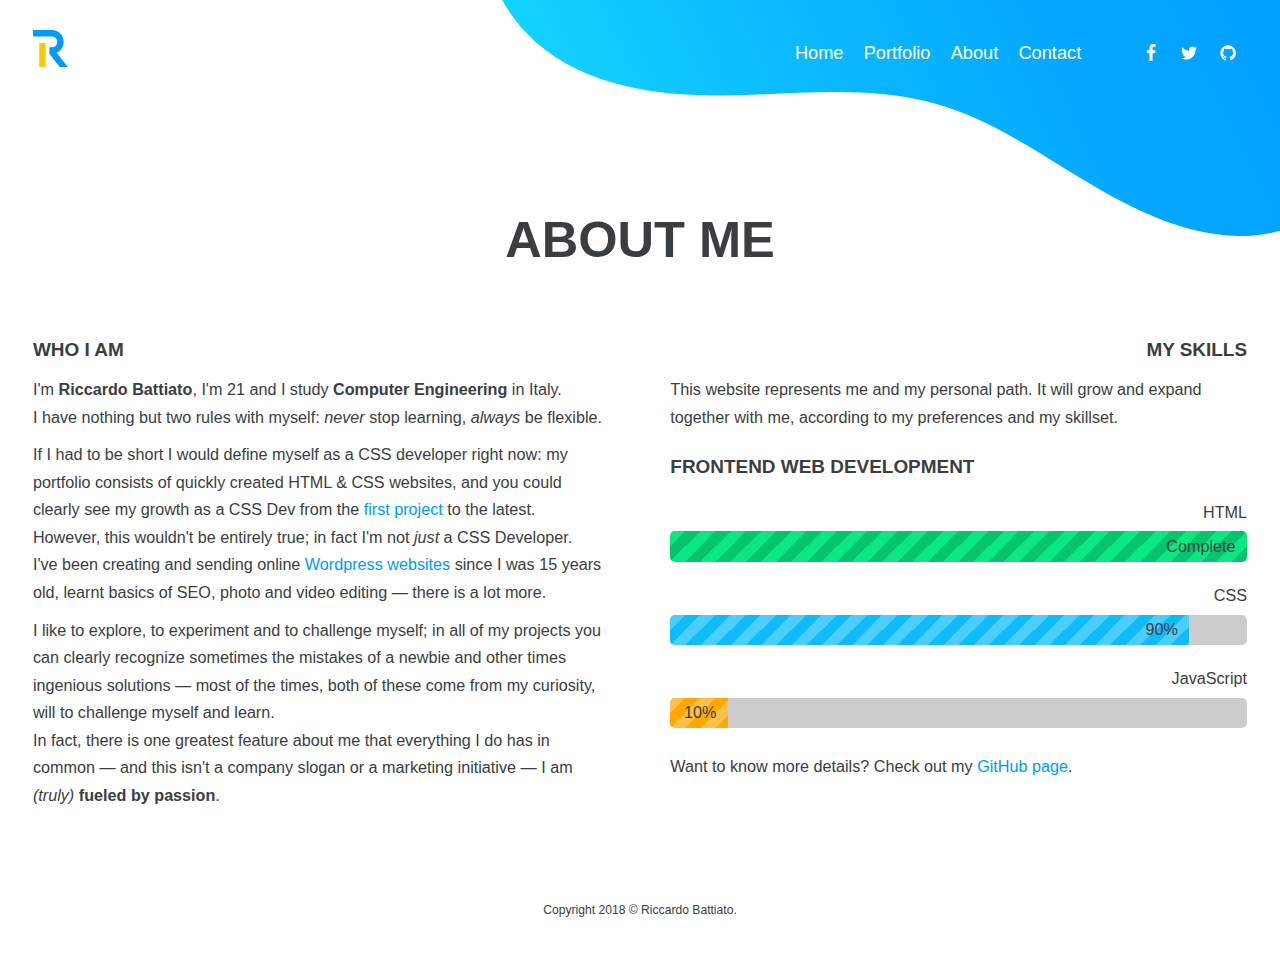
==== commit d16ce048: "Small SEO and Accessibility optimizations" ====
--- a/about.html
+++ b/about.html
@@ -1,5 +1,5 @@
 <!DOCTYPE html>
-<html>
+<html lang="en">
 <head>
     <meta charset="utf-8" />
     <meta http-equiv="X-UA-Compatible" content="IE=edge">
@@ -8,11 +8,12 @@
     <link rel="stylesheet" type="text/css" media="screen" href="css/style.css" />
     <link rel="stylesheet" href="//brick.freetls.fastly.net/Titillium:300,400,600,700">
     <link rel="shortcut icon" type="image/png" href="img/logo-small.png">
+    <meta name="description" content="I'm a open minded, always learning student and Web Developer from Italy. Check out my Portfolio, learn more about me or visit my GitHub page." />
 </head>
 <body>
     <div class="shape-container">
         <div class="shape-big">
-            <img src="/img/shape-big.svg" class="shape">
+            <img src="/img/shape-big.svg" class="shape" alt="Background Image">
         </div>
     </div>
         <input type="checkbox" id="navigation" class="mobile__checkbox">
@@ -65,7 +66,7 @@
                     <div class="mobile__close-btn-line"></div>
                 </label>
                 <div class="mobile__logo-box">
-                    <img src="/img/logo.svg" alt="" class="mobile__logo">
+                    <img src="/img/logo.svg" alt="Logo" class="mobile__logo">
                 </div>
                 <ul class="mobile__list">
                     <li class="mobile__element">
--- a/css/style.css
+++ b/css/style.css
@@ -419,8 +419,15 @@
 }
 
 .skills__skill-bar-content {
-  display: block;
-  text-align: right;
+  display: -webkit-box;
+  display: -ms-flexbox;
+  display: flex;
+  -webkit-box-pack: end;
+      -ms-flex-pack: end;
+          justify-content: flex-end;
+  -webkit-box-align: center;
+      -ms-flex-align: center;
+          align-items: center;
   padding-right: 2%;
   height: 100%;
   background-size: 3rem 100%;
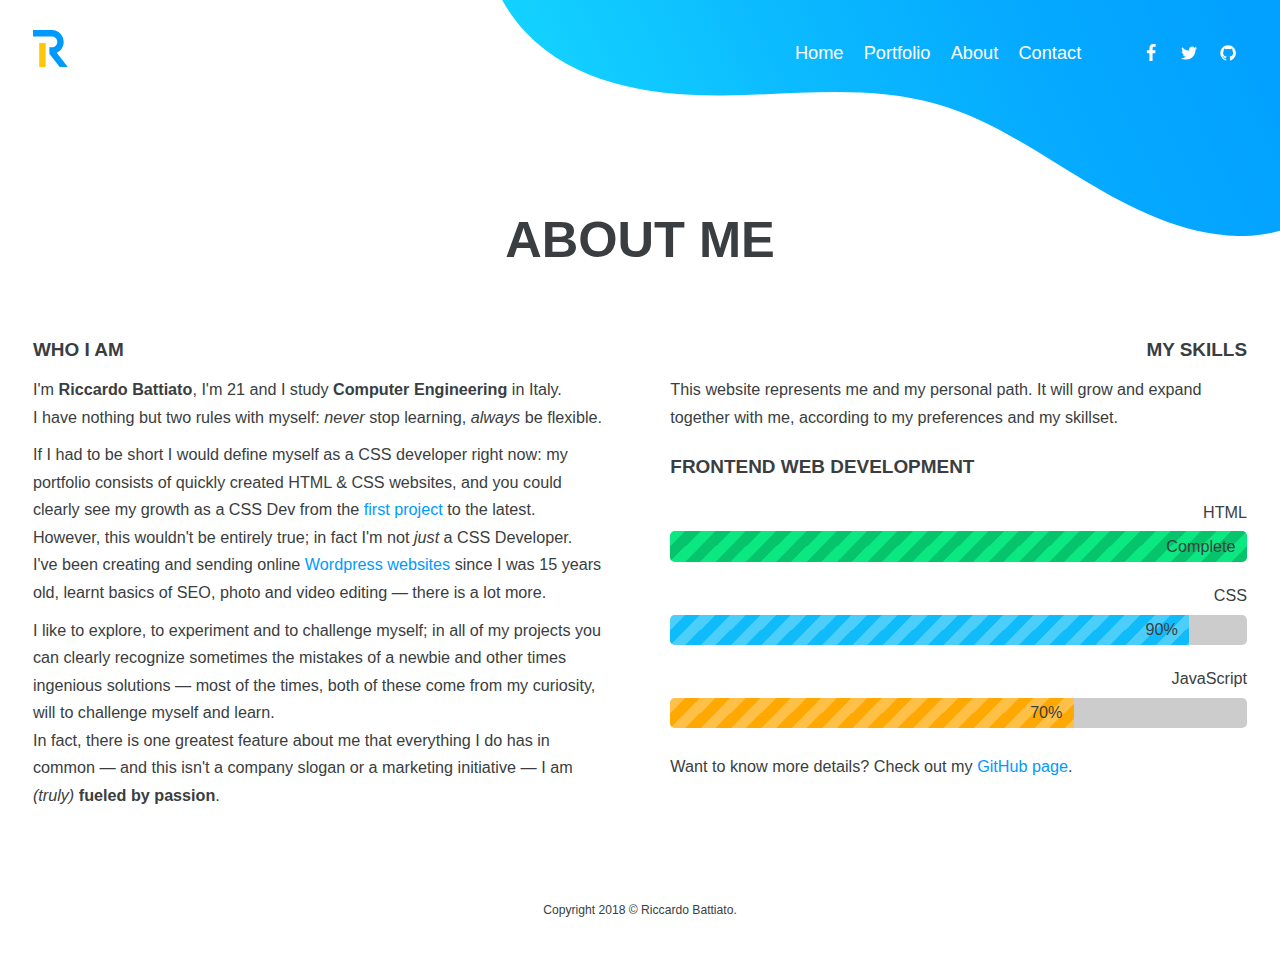
==== commit b8f3b669: "Updated JavaScript skills" ====
--- a/about.html
+++ b/about.html
@@ -1,178 +1,178 @@
-<!DOCTYPE html>
-<html lang="en">
-<head>
-    <meta charset="utf-8" />
-    <meta http-equiv="X-UA-Compatible" content="IE=edge">
-    <title>About Me | Riccardo Battiato</title>
-    <meta name="viewport" content="width=device-width, initial-scale=1">
-    <link rel="stylesheet" type="text/css" media="screen" href="css/style.css" />
-    <link rel="stylesheet" href="//brick.freetls.fastly.net/Titillium:300,400,600,700">
-    <link rel="shortcut icon" type="image/png" href="img/logo-small.png">
-    <meta name="description" content="I'm a open minded, always learning student and Web Developer from Italy. Check out my Portfolio, learn more about me or visit my GitHub page." />
-</head>
-<body>
-    <div class="shape-container">
-        <div class="shape-big">
-            <img src="/img/shape-big.svg" class="shape" alt="Background Image">
-        </div>
-    </div>
-        <input type="checkbox" id="navigation" class="mobile__checkbox">
-        <nav class="navigation">
-            <div class="navigation__logo-box">
-                <img src="/img/logo.svg" alt="logo" class="navigation__logo">
-            </div>
-            <div class="navigation__content">
-                <ul class="navigation__list">
-                    <li class="navigation__element">
-                        <a href="/index.html" class="navigation__link">Home</a>
-                    </li>
-                    <li class="navigation__element">
-                        <a href="/portfolio.html" class="navigation__link">Portfolio</a>
-                    </li>
-                    <li class="navigation__element">
-                        <a href="/about.html" class="navigation__link">About</a>
-                    </li>
-                    <li class="navigation__element">
-                        <a href="/contact.html" class="navigation__link">Contact</a>
-                    </li>
-                </ul>
-                <div class="navigation__socials">
-                    <a href="#" class="social-link">
-                        <svg class="social-icon social-icon--facebook">
-                            <use xlink:href="/img/sprite.svg#icon-facebook"></use>
-                        </svg>
-                    </a>
-                    <a href="#" class="social-link">
-                        <svg class="social-icon social-icon--twitter">
-                            <use xlink:href="/img/sprite.svg#icon-twitter"></use>
-                        </svg>
-                    </a>
-                    <a href="#" class="social-link">
-                        <svg class="social-icon social-icon--github">
-                            <use xlink:href="/img/sprite.svg#icon-github"></use>
-                        </svg>
-                    </a>
-                </div>
-            </div>
-            <label for="navigation" class="mobile__label">
-                <div class="navigation__hamburger">
-                    <div class="navigation__hamburger-line"></div>
-                </div>
-            </label>
-        </nav>
-        <nav class="mobile">
-            <div class="mobile__content">
-                <label for="navigation" class="mobile__close-btn">
-                    <div class="mobile__close-btn-line"></div>
-                </label>
-                <div class="mobile__logo-box">
-                    <img src="/img/logo.svg" alt="Logo" class="mobile__logo">
-                </div>
-                <ul class="mobile__list">
-                    <li class="mobile__element">
-                        <a href="/index.html" class="mobile__link">Home</a>
-                    </li>
-                    <li class="mobile__element">
-                        <a href="/portfolio.html" class="mobile__link">Portfolio</a>
-                    </li>
-                    <li class="mobile__element">
-                        <a href="/about.html" class="mobile__link">About</a>
-                    </li>
-                    <li class="mobile__element">
-                        <a href="/contact.html" class="mobile__link">Contact</a>
-                    </li>
-                </ul>
-                <div class="mobile__social-icons">
-                    <a href="#">
-                        <svg class="mobile-social-icon mobile-social-icon--facebook">
-                            <use xlink:href="/img/sprite.svg#icon-facebook"></use>
-                        </svg>
-                    </a>
-                    <a href="#">
-                        <svg class="mobile-social-icon mobile-social-icon--twitter">
-                            <use xlink:href="/img/sprite.svg#icon-twitter"></use>
-                        </svg>
-                    </a>
-                    <a href="#">
-                        <svg class="mobile-social-icon mobile-social-icon--github">
-                            <use xlink:href="/img/sprite.svg#icon-github"></use>
-                        </svg>
-                    </a>
-                </div>
-            </div>
-        </nav>
-        <main class="u-margin-top-special u-padding-bottom-medium">
-            <div class="title">
-                <h1 class="heading-title">About me</h1>
-            </div>
-            <div class="container">
-                <div class="about__grid u-margin-top-normal">
-                    <div class="about__description">
-                        <h3 class="about__title">Who I am</h3>
-                        <p class="about__about-paragraph">
-                            I'm <span class="u-text-600">Riccardo Battiato</span>, I'm 21 and I study <span class="u-text-600">Computer Engineering</span> in Italy.
-                            <br>
-                            I have nothing but two rules with myself: <span class="u-text-em">never</span> stop learning, <span class="u-text-em">always</span> be flexible.
-                        </p>
-                        <p class="about__about-paragraph">
-                            If I had to be short I would define myself as a CSS developer right now: my portfolio consists of quickly created HTML
-                            & CSS websites, and you could clearly see my growth as a CSS Dev from the <a class="link" href="https://silly-sinoussi-3b6619.netlify.com/">first
-                            project</a> to the latest.
-                            <br>
-                            However, this wouldn't be entirely true; in fact I'm not <span class="u-text-em">just</span> a CSS Developer.
-                            <br>
-                            I've been creating and sending online <a href="https://sicilyhorseriding.com/" class="link">Wordpress websites</a> since I was 15 years old, learnt basics of SEO, photo and video editing — there is a lot more.
-                        </p>
-                        <p class="about__about-paragraph">
-                            I like to explore, to experiment and to challenge myself; in all of my projects you can clearly recognize sometimes the mistakes of a newbie and other times ingenious solutions — most of the times, both of these come from my curiosity, will to challenge myself and learn.
-                            <br>
-                            In fact, there is one greatest feature about me that everything I do has in common — and this isn't a company slogan or a marketing initiative — I am <span class="u-text-em">(truly)</span> <span class="u-text-600">fueled by passion</span>.
-                        </p>
-                    </div>
-                    <div class="about__skills">
-                        <h3 class="about__title about__title--right">My skills</h3>
-                        <p class="about__summary">This website represents me and my personal path. It will grow and expand together with me,
-                            according to my preferences
-                            and my skillset.
-                        </p>
-                        <div class="skills u-margin-top-small">
-                            <div class="skills__title">
-                                <h3 class="heading-3">Frontend Web Development</h3>
-                            </div>
-                            <div class="skills__skill-box">
-                                <div class="skills__skill-name">
-                                    <span>HTML</span>
-                                </div>
-                                <div class="skills__skill-bar">
-                                    <span class="skills__skill-bar-content skills__skill-bar-content--100">Complete</span>
-                                </div>
-                            </div>
-                            <div class="skills__skill-box">
-                                <div class="skills__skill-name">
-                                    <span>CSS</span>
-                                </div>
-                                <div class="skills__skill-bar">
-                                    <span class="skills__skill-bar-content skills__skill-bar-content--90">90%</span>
-                                </div>
-                            </div>
-                            <div class="skills__skill-box">
-                                <div class="skills__skill-name">
-                                    <span>JavaScript</span>
-                                </div>
-                                <div class="skills__skill-bar">
-                                    <span class="skills__skill-bar-content skills__skill-bar-content--10">10%</span>
-                                </div>
-                            </div>
-                        </div>
-                        <div class="about__skills-bottom">
-                            <span>Want to know more details? Check out my <a href="https://github.com/rain-light/" class="link">GitHub page</a>.</span>
-                        </div>
-                    </div>
-                </div>
-            </div>
-        </main>
-        <footer class="footer">
-            <span class="footer__text">Copyright 2018 © Riccardo Battiato.</span>
-        </footer>
-</body>
+<!DOCTYPE html>
+<html lang="en">
+<head>
+    <meta charset="utf-8" />
+    <meta http-equiv="X-UA-Compatible" content="IE=edge">
+    <title>About Me | Riccardo Battiato</title>
+    <meta name="viewport" content="width=device-width, initial-scale=1">
+    <link rel="stylesheet" type="text/css" media="screen" href="css/style.css" />
+    <link rel="stylesheet" href="//brick.freetls.fastly.net/Titillium:300,400,600,700">
+    <link rel="shortcut icon" type="image/png" href="img/logo-small.png">
+    <meta name="description" content="I'm a open minded, always learning student and Web Developer from Italy. Check out my Portfolio, learn more about me or visit my GitHub page." />
+</head>
+<body>
+    <div class="shape-container">
+        <div class="shape-big">
+            <img src="/img/shape-big.svg" class="shape" alt="Background Image">
+        </div>
+    </div>
+        <input type="checkbox" id="navigation" class="mobile__checkbox">
+        <nav class="navigation">
+            <div class="navigation__logo-box">
+                <img src="/img/logo.svg" alt="logo" class="navigation__logo">
+            </div>
+            <div class="navigation__content">
+                <ul class="navigation__list">
+                    <li class="navigation__element">
+                        <a href="/index.html" class="navigation__link">Home</a>
+                    </li>
+                    <li class="navigation__element">
+                        <a href="/portfolio.html" class="navigation__link">Portfolio</a>
+                    </li>
+                    <li class="navigation__element">
+                        <a href="/about.html" class="navigation__link">About</a>
+                    </li>
+                    <li class="navigation__element">
+                        <a href="/contact.html" class="navigation__link">Contact</a>
+                    </li>
+                </ul>
+                <div class="navigation__socials">
+                    <a href="https://fb.me/riccardowebdev" class="social-link">
+                        <svg class="social-icon social-icon--facebook">
+                            <use xlink:href="/img/sprite.svg#icon-facebook"></use>
+                        </svg>
+                    </a>
+                    <a href="#" class="social-link">
+                        <svg class="social-icon social-icon--twitter">
+                            <use xlink:href="/img/sprite.svg#icon-twitter"></use>
+                        </svg>
+                    </a>
+                    <a href="https://github.com/rain-light/" class="social-link">
+                        <svg class="social-icon social-icon--github">
+                            <use xlink:href="/img/sprite.svg#icon-github"></use>
+                        </svg>
+                    </a>
+                </div>
+            </div>
+            <label for="navigation" class="mobile__label">
+                <div class="navigation__hamburger">
+                    <div class="navigation__hamburger-line"></div>
+                </div>
+            </label>
+        </nav>
+        <nav class="mobile">
+            <div class="mobile__content">
+                <label for="navigation" class="mobile__close-btn">
+                    <div class="mobile__close-btn-line"></div>
+                </label>
+                <div class="mobile__logo-box">
+                    <img src="/img/logo.svg" alt="Logo" class="mobile__logo">
+                </div>
+                <ul class="mobile__list">
+                    <li class="mobile__element">
+                        <a href="/index.html" class="mobile__link">Home</a>
+                    </li>
+                    <li class="mobile__element">
+                        <a href="/portfolio.html" class="mobile__link">Portfolio</a>
+                    </li>
+                    <li class="mobile__element">
+                        <a href="/about.html" class="mobile__link">About</a>
+                    </li>
+                    <li class="mobile__element">
+                        <a href="/contact.html" class="mobile__link">Contact</a>
+                    </li>
+                </ul>
+                <div class="mobile__social-icons">
+                    <a href="https://fb.me/riccardowebdev">
+                        <svg class="mobile-social-icon mobile-social-icon--facebook">
+                            <use xlink:href="/img/sprite.svg#icon-facebook"></use>
+                        </svg>
+                    </a>
+                    <a href="#">
+                        <svg class="mobile-social-icon mobile-social-icon--twitter">
+                            <use xlink:href="/img/sprite.svg#icon-twitter"></use>
+                        </svg>
+                    </a>
+                    <a href="https://github.com/rain-light/">
+                        <svg class="mobile-social-icon mobile-social-icon--github">
+                            <use xlink:href="/img/sprite.svg#icon-github"></use>
+                        </svg>
+                    </a>
+                </div>
+            </div>
+        </nav>
+        <main class="u-margin-top-special u-padding-bottom-medium">
+            <div class="title">
+                <h1 class="heading-title">About me</h1>
+            </div>
+            <div class="container">
+                <div class="about__grid u-margin-top-normal">
+                    <div class="about__description">
+                        <h3 class="about__title">Who I am</h3>
+                        <p class="about__about-paragraph">
+                            I'm <span class="u-text-600">Riccardo Battiato</span>, I'm 21 and I study <span class="u-text-600">Computer Engineering</span> in Italy.
+                            <br>
+                            I have nothing but two rules with myself: <span class="u-text-em">never</span> stop learning, <span class="u-text-em">always</span> be flexible.
+                        </p>
+                        <p class="about__about-paragraph">
+                            If I had to be short I would define myself as a CSS developer right now: my portfolio consists of quickly created HTML
+                            & CSS websites, and you could clearly see my growth as a CSS Dev from the <a class="link" href="https://silly-sinoussi-3b6619.netlify.com/">first
+                            project</a> to the latest.
+                            <br>
+                            However, this wouldn't be entirely true; in fact I'm not <span class="u-text-em">just</span> a CSS Developer.
+                            <br>
+                            I've been creating and sending online <a href="https://sicilyhorseriding.com/" class="link">Wordpress websites</a> since I was 15 years old, learnt basics of SEO, photo and video editing — there is a lot more.
+                        </p>
+                        <p class="about__about-paragraph">
+                            I like to explore, to experiment and to challenge myself; in all of my projects you can clearly recognize sometimes the mistakes of a newbie and other times ingenious solutions — most of the times, both of these come from my curiosity, will to challenge myself and learn.
+                            <br>
+                            In fact, there is one greatest feature about me that everything I do has in common — and this isn't a company slogan or a marketing initiative — I am <span class="u-text-em">(truly)</span> <span class="u-text-600">fueled by passion</span>.
+                        </p>
+                    </div>
+                    <div class="about__skills">
+                        <h3 class="about__title about__title--right">My skills</h3>
+                        <p class="about__summary">This website represents me and my personal path. It will grow and expand together with me,
+                            according to my preferences
+                            and my skillset.
+                        </p>
+                        <div class="skills u-margin-top-small">
+                            <div class="skills__title">
+                                <h3 class="heading-3">Frontend Web Development</h3>
+                            </div>
+                            <div class="skills__skill-box">
+                                <div class="skills__skill-name">
+                                    <span>HTML</span>
+                                </div>
+                                <div class="skills__skill-bar">
+                                    <span class="skills__skill-bar-content skills__skill-bar-content--100">Complete</span>
+                                </div>
+                            </div>
+                            <div class="skills__skill-box">
+                                <div class="skills__skill-name">
+                                    <span>CSS</span>
+                                </div>
+                                <div class="skills__skill-bar">
+                                    <span class="skills__skill-bar-content skills__skill-bar-content--90">90%</span>
+                                </div>
+                            </div>
+                            <div class="skills__skill-box">
+                                <div class="skills__skill-name">
+                                    <span>JavaScript</span>
+                                </div>
+                                <div class="skills__skill-bar">
+                                    <span class="skills__skill-bar-content skills__skill-bar-content--70">70%</span>
+                                </div>
+                            </div>
+                        </div>
+                        <div class="about__skills-bottom">
+                            <span>Want to know more details? Check out my <a href="https://github.com/rain-light/" class="link">GitHub page</a>.</span>
+                        </div>
+                    </div>
+                </div>
+            </div>
+        </main>
+        <footer class="footer">
+            <span class="footer__text">Copyright 2018 © Riccardo Battiato.</span>
+        </footer>
+</body>
 </html>--- a/css/style.css
+++ b/css/style.css
@@ -1,11 +1,11 @@
 /* Website under construction */
 /* COLOR VARIABLES */
-/* 
-Roadmap colors
-#91DF50
-
-#58AD11
-
+/* 
+Roadmap colors
+#91DF50
+
+#58AD11
+
 #036FE0 */
 *,
 *::before,
@@ -18,17 +18,17 @@
 
 html {
   font-size: calc((0.0029411764705882 * 100vw) + 6.3529411764706px);
-  /*
-
-  font-size: calc((0.0029411764705882 * 100vw) + 6.3529411764706px);
-        1920, 12
-        1495, 10.75
-        1070, 9.5
-        645, 8.25
-        220, 7
+  /*
+
+  font-size: calc((0.0029411764705882 * 100vw) + 6.3529411764706px);
+        1920, 12
+        1495, 10.75
+        1070, 9.5
+        645, 8.25
+        220, 7
     */
-  /* This curve has a medium of 9.5px and is an experimental attempt
-    to make the root font size fluidly responsive instead of making
+  /* This curve has a medium of 9.5px and is an experimental attempt
+    to make the root font size fluidly responsive instead of making
     it change with media queries at certain breakpoints. */
 }
 
@@ -63,13 +63,13 @@
   font-weight: 300;
   line-height: 1;
   letter-spacing: 1px;
-  /* 2000, 60
-    1650, 53.75
-    1300, 47.5
-    950, 41.25
+  /* 2000, 60
+    1650, 53.75
+    1300, 47.5
+    950, 41.25
     600, 35 */
-  /* @include respond(phone) {
-        font-size: 5rem;
+  /* @include respond(phone) {
+        font-size: 5rem;
     } */
 }
 
@@ -83,13 +83,13 @@
   font-size: calc((0.0071428571428571 * 100vw) + 15.714285714286px);
   font-weight: 300;
   line-height: 1;
-  /* 2000, 30
-    1650, 27.5
-    1300, 25
-    950, 22.5
+  /* 2000, 30
+    1650, 27.5
+    1300, 25
+    950, 22.5
     600, 20 */
-  /* @include respond(phone) {
-        font-size: 2.5rem;
+  /* @include respond(phone) {
+        font-size: 2.5rem;
     } */
 }
 
@@ -450,8 +450,8 @@
           animation: progress-bar 1s linear infinite;
 }
 
-.skills__skill-bar-content--10 {
-  width: 10%;
+.skills__skill-bar-content--70 {
+  width: 70%;
   min-width: 5rem;
   background-color: #FFA801;
   background-image: linear-gradient(135deg, #FFC048 0%, #FFC048 25%, transparent 25%, transparent 50%, #FFC048 50%, #FFC048 75%, transparent 75%, transparent 100%);
@@ -459,7 +459,7 @@
           animation: progress-bar .7s linear infinite;
 }
 
-.skills__skill-bar-content--90, .skills__skill-bar-content--10 {
+.skills__skill-bar-content--90, .skills__skill-bar-content--70 {
   border-radius: .5rem 0 0 .5rem;
 }
 
